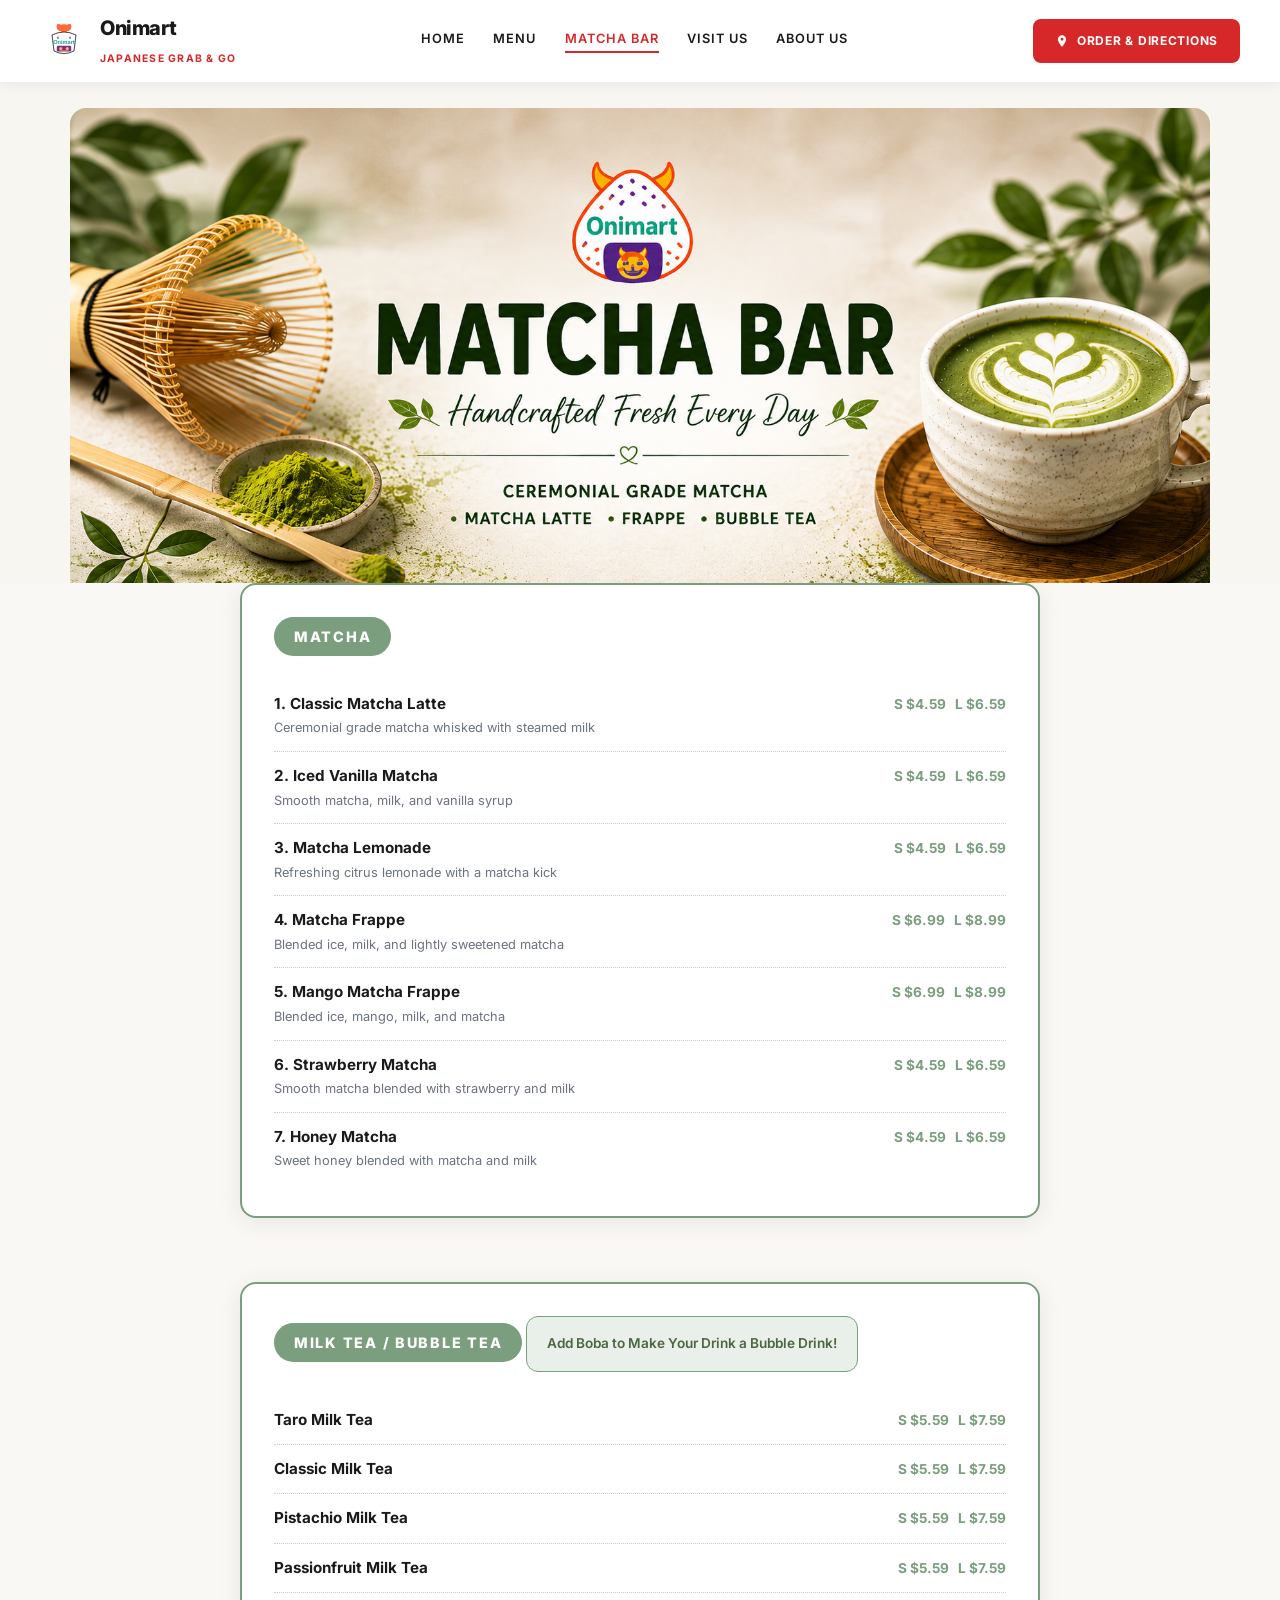
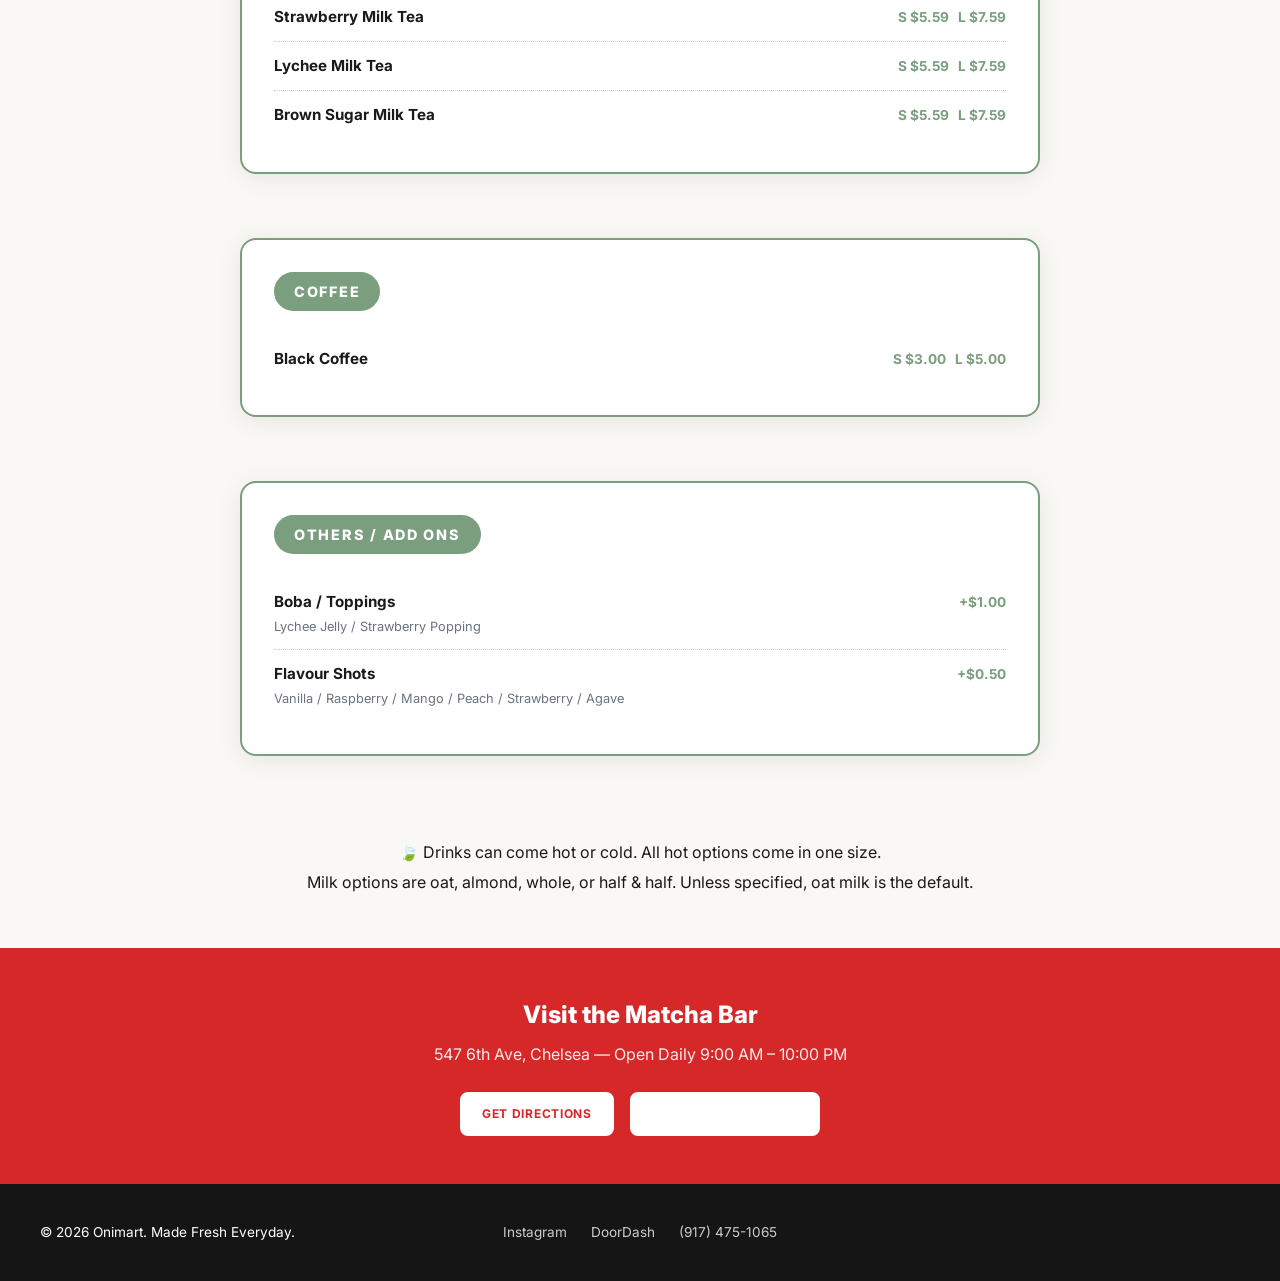
==== matcha-bar.html @ 90e9485f "Upload Onimart website" ====
<!DOCTYPE html>
<html lang="en">
<head>
  <meta charset="UTF-8">
  <meta name="viewport" content="width=device-width, initial-scale=1.0">
  <meta name="description" content="Onimart Matcha Bar — ceremonial grade matcha lattes, frappes, and bubble tea in NYC.">
  <title>Matcha Bar — Onimart</title>
  <link rel="preconnect" href="https://fonts.googleapis.com">
  <link rel="preconnect" href="https://fonts.gstatic.com" crossorigin>
  <link href="https://fonts.googleapis.com/css2?family=Inter:wght@400;600;700;800;900&display=swap" rel="stylesheet">
  <link rel="stylesheet" href="css/styles.css">
  <link rel="icon" href="assets/logo.svg" type="image/svg+xml">
</head>
<body class="matcha-page">

  <header class="site-header">
    <div class="container header-inner">
      <a href="index.html" class="brand">
        <img src="assets/logo.svg" alt="Onimart logo">
        <div class="brand-text">
          <strong>Onimart</strong>
          <span>Japanese Grab &amp; Go</span>
        </div>
      </a>
      <button class="menu-toggle" aria-label="Toggle menu"><span></span><span></span><span></span></button>
      <nav class="main-nav">
        <a href="index.html">Home</a>
        <a href="menu.html">Menu</a>
        <a href="matcha-bar.html" class="active">Matcha Bar</a>
        <a href="visit.html">Visit Us</a>
        <a href="about.html">About Us</a>
      </nav>
      <a href="https://www.doordash.com/store/onimart-new-york-43599491/" class="btn btn-red header-cta" target="_blank" rel="noopener">
        <svg width="14" height="14" viewBox="0 0 24 24" fill="currentColor"><path d="M12 2C8.13 2 5 5.13 5 9c0 5.25 7 13 7 13s7-7.75 7-13c0-3.87-3.13-7-7-7zm0 9.5a2.5 2.5 0 010-5 2.5 2.5 0 010 5z"/></svg>
        Order &amp; Directions
      </a>
    </div>
  </header>

<!-- Matcha Bar Header Banner -->
<section class="matcha-hero" id="matchaHero">
  <div class="container">
    <img
      src="assets/matcha-header.png"
      alt="Onimart Matcha Bar"
      class="matcha-hero-image"
    >
  </div>
</section>

<main>

  <!-- ================= MATCHA ================= -->
  <div class="matcha-menu-box">
    <div class="matcha-section-title">Matcha</div>

    <div class="matcha-item">
      <div>
        <div class="matcha-item-name">1. Classic Matcha Latte</div>
        <div class="matcha-item-desc">Ceremonial grade matcha whisked with steamed milk</div>
      </div>
      <div class="matcha-item-prices">S $4.59 &nbsp; L $6.59</div>
    </div>

    <div class="matcha-item">
      <div>
        <div class="matcha-item-name">2. Iced Vanilla Matcha</div>
        <div class="matcha-item-desc">Smooth matcha, milk, and vanilla syrup</div>
      </div>
      <div class="matcha-item-prices">S $4.59 &nbsp; L $6.59</div>
    </div>

    <div class="matcha-item">
      <div>
        <div class="matcha-item-name">3. Matcha Lemonade</div>
        <div class="matcha-item-desc">Refreshing citrus lemonade with a matcha kick</div>
      </div>
      <div class="matcha-item-prices">S $4.59 &nbsp; L $6.59</div>
    </div>

    <div class="matcha-item">
      <div>
        <div class="matcha-item-name">4. Matcha Frappe</div>
        <div class="matcha-item-desc">Blended ice, milk, and lightly sweetened matcha</div>
      </div>
      <div class="matcha-item-prices">S $6.99 &nbsp; L $8.99</div>
    </div>

    <div class="matcha-item">
      <div>
        <div class="matcha-item-name">5. Mango Matcha Frappe</div>
        <div class="matcha-item-desc">Blended ice, mango, milk, and matcha</div>
      </div>
      <div class="matcha-item-prices">S $6.99 &nbsp; L $8.99</div>
    </div>

    <div class="matcha-item">
      <div>
        <div class="matcha-item-name">6. Strawberry Matcha</div>
        <div class="matcha-item-desc">Smooth matcha blended with strawberry and milk</div>
      </div>
      <div class="matcha-item-prices">S $4.59 &nbsp; L $6.59</div>
    </div>

    <div class="matcha-item">
      <div>
        <div class="matcha-item-name">7. Honey Matcha</div>
        <div class="matcha-item-desc">Sweet honey blended with matcha and milk</div>
      </div>
      <div class="matcha-item-prices">S $4.59 &nbsp; L $6.59</div>
    </div>
  </div>


  <!-- ================= MILK TEA / BUBBLE TEA ================= -->
  <div class="matcha-menu-box">
    <div class="matcha-section-title">Milk Tea / Bubble Tea</div>

    <p class="menu-note">Add Boba to Make Your Drink a Bubble Drink!</p>

    <div class="matcha-item">
      <div class="matcha-item-name">Taro Milk Tea</div>
      <div class="matcha-item-prices">S $5.59 &nbsp; L $7.59</div>
    </div>

    <div class="matcha-item">
      <div class="matcha-item-name">Classic Milk Tea</div>
      <div class="matcha-item-prices">S $5.59 &nbsp; L $7.59</div>
    </div>

    <div class="matcha-item">
      <div class="matcha-item-name">Pistachio Milk Tea</div>
      <div class="matcha-item-prices">S $5.59 &nbsp; L $7.59</div>
    </div>

    <div class="matcha-item">
      <div class="matcha-item-name">Passionfruit Milk Tea</div>
      <div class="matcha-item-prices">S $5.59 &nbsp; L $7.59</div>
    </div>

    <div class="matcha-item">
      <div class="matcha-item-name">Strawberry Milk Tea</div>
      <div class="matcha-item-prices">S $5.59 &nbsp; L $7.59</div>
    </div>

    <div class="matcha-item">
      <div class="matcha-item-name">Lychee Milk Tea</div>
      <div class="matcha-item-prices">S $5.59 &nbsp; L $7.59</div>
    </div>

    <div class="matcha-item">
      <div class="matcha-item-name">Brown Sugar Milk Tea</div>
      <div class="matcha-item-prices">S $5.59 &nbsp; L $7.59</div>
    </div>
  </div>


  <!-- ================= COFFEE ================= -->
  <div class="matcha-menu-box">
    <div class="matcha-section-title">Coffee</div>

    <div class="matcha-item">
      <div class="matcha-item-name">Black Coffee</div>
      <div class="matcha-item-prices">S $3.00 &nbsp; L $5.00</div>
    </div>
  </div>


  <!-- ================= OTHERS / ADD ONS ================= -->
  <div class="matcha-menu-box">
    <div class="matcha-section-title">Others / Add Ons</div>

    <div class="matcha-item">
      <div>
        <div class="matcha-item-name">Boba / Toppings</div>
        <div class="matcha-item-desc">Lychee Jelly / Strawberry Popping</div>
      </div>
      <div class="matcha-item-prices">+$1.00</div>
    </div>

    <div class="matcha-item">
      <div>
        <div class="matcha-item-name">Flavour Shots</div>
        <div class="matcha-item-desc">
          Vanilla / Raspberry / Mango / Peach / Strawberry / Agave
        </div>
      </div>
      <div class="matcha-item-prices">+$0.50</div>
    </div>
  </div>


  <!-- ================= MENU NOTES ================= -->
  <div class="matcha-menu-notes">
    <p>🍃 Drinks can come hot or cold. All hot options come in one size.</p>
    <p>Milk options are oat, almond, whole, or half &amp; half. Unless specified, oat milk is the default.</p>
  </div>

</main>

  <section class="order-banner" style="margin-top:2rem;">
    <div class="container">
      <h2>Visit the Matcha Bar</h2>
      <p>547 6th Ave, Chelsea — Open Daily 9:00 AM – 10:00 PM</p>
      <div class="order-links">
        <a href="visit.html" class="btn">Get Directions</a>
        <a href="https://www.doordash.com/store/onimart-new-york-43599491/" class="btn btn-outline" style="color:#fff;border-color:#fff;" target="_blank" rel="noopener">Order on DoorDash</a>
      </div>
    </div>
  </section>

  <footer class="site-footer">
    <div class="container footer-inner">
      <p>&copy; 2026 Onimart. Made Fresh Everyday.</p>
      <div class="footer-social">
        <a href="https://www.instagram.com/onimart_ny/" target="_blank" rel="noopener">Instagram</a>
        <a href="https://www.doordash.com/store/onimart-new-york-43599491/" target="_blank" rel="noopener">DoorDash</a>
        <a href="tel:+19174751065">(917) 475-1065</a>
      </div>
    </div>
        <!-- Developer Credit -->
  <!-- <div class="developer-credit">
    Website designed &amp; developed by
    <a href="https://www.linkedin.com/in/12srinivasreddy/"
       target="_blank"
       rel="noopener">
      Srinivas Reddy
    </a>
  </div> -->
  </footer>

  <script src="js/main.js"></script>
</body>
</html>
---- css/styles.css ----
/* Onimart — Japanese Grab & Go */

:root {
  --red: #d62828;
  --red-dark: #b91c1c;
  --red-light: #fef2f2;
  --black: #1a1a1a;
  --gray: #6b7280;
  --gray-light: #f3f4f6;
  --white: #ffffff;
  --cream: #faf8f5;
  --matcha: #7a9e7e;
  --matcha-light: #e8f0e9;
  --shadow: 0 4px 24px rgba(0, 0, 0, 0.08);
  --shadow-sm: 0 2px 12px rgba(0, 0, 0, 0.06);
  --radius: 12px;
  --font: "Inter", system-ui, -apple-system, sans-serif;
  --max-width: 1200px;
}

*, *::before, *::after {
  box-sizing: border-box;
  margin: 0;
  padding: 0;
}

html {
  scroll-behavior: smooth;
}

body {
  font-family: var(--font);
  color: var(--black);
  background: var(--white);
  line-height: 1.6;
  -webkit-font-smoothing: antialiased;
}

img {
  max-width: 100%;
  height: auto;
  display: block;
}

a {
  color: inherit;
  text-decoration: none;
}

ul {
  list-style: none;
}

.container {
  width: min(100% - 2rem, var(--max-width));
  margin-inline: auto;
}

/* ── Header ── */

.site-header {
  position: sticky;
  top: 0;
  z-index: 100;
  background: var(--white);
  border-bottom: 1px solid #eee;
  box-shadow: var(--shadow-sm);
}

.header-inner {
  display: flex;
  align-items: center;
  justify-content: space-between;
  gap: 1.5rem;
  padding: 0.75rem 0;
}

.brand {
  display: flex;
  align-items: center;
  gap: 0.75rem;
  flex-shrink: 0;
}

.brand img {
  width: 48px;
  height: 40px;
}

.brand-text strong {
  display: block;
  font-size: 1.25rem;
  font-weight: 800;
  letter-spacing: -0.02em;
}

.brand-text span {
  font-size: 0.65rem;
  font-weight: 700;
  color: var(--red);
  letter-spacing: 0.12em;
  text-transform: uppercase;
}

.main-nav {
  display: flex;
  gap: 1.75rem;
}

.main-nav a {
  font-size: 0.8rem;
  font-weight: 600;
  letter-spacing: 0.08em;
  text-transform: uppercase;
  color: var(--black);
  padding-bottom: 2px;
  border-bottom: 2px solid transparent;
  transition: color 0.2s, border-color 0.2s;
}

.main-nav a:hover,
.main-nav a.active {
  color: var(--red);
  border-bottom-color: var(--red);
}

.btn {
  display: inline-flex;
  align-items: center;
  gap: 0.5rem;
  padding: 0.65rem 1.25rem;
  font-size: 0.75rem;
  font-weight: 700;
  letter-spacing: 0.06em;
  text-transform: uppercase;
  border-radius: 8px;
  border: 2px solid transparent;
  cursor: pointer;
  transition: background 0.2s, color 0.2s, border-color 0.2s, transform 0.15s;
  white-space: nowrap;
}

.btn:hover {
  transform: translateY(-1px);
}

.btn-red {
  background: var(--red);
  color: var(--white);
  border-color: var(--red);
}

.btn-red:hover {
  background: var(--red-dark);
  border-color: var(--red-dark);
}

.btn-outline {
  background: var(--white);
  color: var(--red);
  border-color: var(--red);
}

.btn-outline:hover {
  background: var(--red-light);
}

.btn-sm {
  padding: 0.5rem 1rem;
  font-size: 0.7rem;
}

.menu-toggle {
  display: none;
  flex-direction: column;
  gap: 5px;
  background: none;
  border: none;
  cursor: pointer;
  padding: 4px;
}

.menu-toggle span {
  display: block;
  width: 24px;
  height: 2px;
  background: var(--black);
  transition: transform 0.3s, opacity 0.3s;
}

/* ── Hero ── */

.hero {
  position: relative;
  overflow: hidden;
  background: var(--cream);
}

.hero-inner {
  display: grid;
  grid-template-columns: 1fr 1fr;
  min-height: 520px;
  align-items: center;
}

.hero-content {
  position: relative;
  padding: 4rem 2rem 4rem 0;
}

.hero-sakura {
  position: absolute;
  top: -20px;
  left: -40px;
  width: 200px;
  pointer-events: none;
}

.hero-waves {
  position: absolute;
  bottom: 0;
  left: 0;
  width: 280px;
  pointer-events: none;
}

.hero-content h1 {
  font-size: clamp(2.5rem, 5vw, 3.75rem);
  font-weight: 900;
  line-height: 1.05;
  letter-spacing: -0.03em;
  text-transform: uppercase;
  margin-bottom: 1rem;
}

.hero-content h1 .red {
  color: var(--red);
  display: block;
}

.hero-content p {
  font-size: 1.05rem;
  color: var(--gray);
  max-width: 420px;
  margin-bottom: 2rem;
}

.hero-actions {
  display: flex;
  flex-wrap: wrap;
  gap: 1rem;
}

.hero-visual {
  position: relative;
  height: 100%;
  min-height: 400px;
}

.hero-image-wrap {
  position: relative;
  height: 100%;
  border-radius: 0 0 0 80px;
  overflow: hidden;
  background: none;
}

.hero-img {
  width: 100%;
  height: 100%;
  display: block;
  object-fit: cover;
  object-position: center;
}

.hero-shelf {
  position: absolute;
  inset: 0;
  display: flex;
  align-items: flex-end;
  justify-content: center;
  padding: 2rem;
  z-index: 2;
}

.hero-onigiri-row {
  display: flex;
  gap: 0.75rem;
  align-items: flex-end;
}

.onigiri-display {
  width: 72px;
  height: 88px;
  position: relative;
  animation: float 4s ease-in-out infinite;
}

.onigiri-display:nth-child(2) { animation-delay: 0.5s; }
.onigiri-display:nth-child(3) { animation-delay: 1s; }
.onigiri-display:nth-child(4) { animation-delay: 1.5s; }
.onigiri-display:nth-child(5) { animation-delay: 2s; }

@keyframes float {
  0%, 100% { transform: translateY(0); }
  50% { transform: translateY(-6px); }
}

.onigiri-shape {
  width: 100%;
  height: 100%;
  background: linear-gradient(145deg, #fff 0%, #f5f0e8 100%);
  clip-path: polygon(50% 0%, 100% 100%, 0% 100%);
  border-radius: 4px;
  box-shadow: 0 8px 24px rgba(0, 0, 0, 0.3);
  position: relative;
}

.onigiri-shape::after {
  content: "";
  position: absolute;
  bottom: 0;
  left: 10%;
  right: 10%;
  height: 35%;
  background: #1a472a;
  clip-path: polygon(50% 0%, 100% 100%, 0% 100%);
  border-radius: 0 0 4px 4px;
}

.onigiri-fill-salmon { background: linear-gradient(145deg, #fff 60%, #ff8c69 100%); }
.onigiri-fill-tuna { background: linear-gradient(145deg, #fff 60%, #e63946 100%); }
.onigiri-fill-eel { background: linear-gradient(145deg, #fff 60%, #6b4423 100%); }

.hero-badge {
  position: absolute;
  bottom: 2rem;
  right: 1.5rem;
  z-index: 3;
  width: 110px;
  height: 110px;
  background: var(--red);
  border-radius: 50%;
  display: flex;
  flex-direction: column;
  align-items: center;
  justify-content: center;
  color: var(--white);
  font-size: 0.65rem;
  font-weight: 800;
  letter-spacing: 0.05em;
  text-transform: uppercase;
  text-align: center;
  line-height: 1.3;
  box-shadow: 0 8px 32px rgba(214, 40, 40, 0.4);
  transform: rotate(-8deg);
}

.hero-badge svg {
  width: 16px;
  height: 16px;
  margin-top: 4px;
  fill: var(--white);
}

/* ── Section titles ── */

.section {
  padding: 5rem 0;
}

.section-title {
  text-align: center;
  margin-bottom: 3rem;
}

.section-title h2 {
  font-size: 1.75rem;
  font-weight: 800;
  letter-spacing: 0.15em;
  text-transform: uppercase;
  display: inline-flex;
  align-items: center;
  gap: 1.5rem;
}

.section-title h2::before,
.section-title h2::after {
  content: "";
  width: 60px;
  height: 2px;
  background: var(--red);
}

.section-title p {
  color: var(--gray);
  margin-top: 0.75rem;
  font-size: 0.95rem;
}

/* ── Product grid ── */

.products-grid {
  display: grid;
  grid-template-columns: repeat(6, 1fr);
  gap: 1.25rem;
}

.product-card {
  background: var(--white);
  border-radius: var(--radius);
  box-shadow: var(--shadow-sm);
  overflow: hidden;
  transition: transform 0.25s, box-shadow 0.25s;
  border: 1px solid #f0f0f0;
}

.product-card:hover {
  transform: translateY(-4px);
  box-shadow: var(--shadow);
}

.product-image {
  aspect-ratio: 1;
  display: flex;
  align-items: center;
  justify-content: center;
  position: relative;
  overflow: hidden;
}

.product-image.onigiri-bg {
  background: linear-gradient(180deg, #fafafa 0%, #f0ebe3 100%);
}

.product-image.sushi-bg {
  background: linear-gradient(180deg, #fafafa 0%, #eef5f0 100%);
}

.product-image.matcha-bg {
  background: linear-gradient(180deg, #f5faf5 0%, #dce8dc 100%);
}

.product-visual {
  width: 80%;
  height: 80%;
}

.product-info {
  padding: 1rem;
}

.product-info h3 {
  font-size: 0.85rem;
  font-weight: 700;
  text-transform: uppercase;
  letter-spacing: 0.02em;
  margin-bottom: 0.25rem;
}

.product-meta {
  display: flex;
  justify-content: space-between;
  align-items: baseline;
  margin-bottom: 0.5rem;
}

.product-price {
  color: var(--red);
  font-weight: 800;
  font-size: 1rem;
}

.product-info p {
  font-size: 0.72rem;
  color: var(--gray);
  line-height: 1.5;
}

/* ── Info footer section ── */

.info-section {
  background: var(--gray-light);
  padding: 5rem 0;
}

.info-grid {
  display: grid;
  grid-template-columns: repeat(4, 1fr);
  gap: 2rem;
  align-items: start;
}

.info-block h3 {
  font-size: 0.85rem;
  font-weight: 800;
  letter-spacing: 0.1em;
  text-transform: uppercase;
  margin-bottom: 1.25rem;
  display: flex;
  align-items: center;
  gap: 0.75rem;
}

.info-icon {
  width: 40px;
  height: 40px;
  background: var(--red);
  border-radius: 50%;
  display: flex;
  align-items: center;
  justify-content: center;
  flex-shrink: 0;
}

.info-icon svg {
  width: 20px;
  height: 20px;
  fill: var(--white);
}

.info-block address,
.info-block p {
  font-style: normal;
  font-size: 0.9rem;
  color: var(--gray);
  line-height: 1.8;
}

.info-block address a,
.info-block p a {
  color: var(--red);
  font-weight: 600;
}

.info-block address a:hover {
  text-decoration: underline;
}

.store-photo {
  border-radius: var(--radius);
  overflow: hidden;
  aspect-ratio: 4/3;
  background: linear-gradient(135deg, #1a1a2e 0%, #16213e 50%, #0f3460 100%);
  position: relative;
  box-shadow: var(--shadow);
}

.store-photo-inner {
  position: absolute;
  inset: 0;
  display: flex;
  flex-direction: column;
  align-items: center;
  justify-content: center;
  color: var(--white);
  text-align: center;
  padding: 1.5rem;
}

.store-photo-inner .store-sign {
  font-size: 2rem;
  font-weight: 900;
  letter-spacing: 0.05em;
  text-shadow: 0 0 30px rgba(214, 40, 40, 0.8);
  margin-bottom: 0.5rem;
}

.store-photo-inner span {
  font-size: 0.75rem;
  opacity: 0.8;
  letter-spacing: 0.1em;
  text-transform: uppercase;
}

.store-photo::before {
  content: "";
  position: absolute;
  inset: 0;
  background:
    radial-gradient(circle at 50% 30%, rgba(214, 40, 40, 0.3) 0%, transparent 60%),
    linear-gradient(to top, rgba(0,0,0,0.6) 0%, transparent 50%);
}

.about-text {
  font-size: 0.9rem;
  color: var(--gray);
  line-height: 1.8;
  margin-bottom: 1.5rem;
}

.map-embed {
  border-radius: var(--radius);
  overflow: hidden;
  aspect-ratio: 4/3;
  border: 1px solid #ddd;
  box-shadow: var(--shadow-sm);
}

.map-embed iframe {
  width: 100%;
  height: 100%;
  border: 0;
}

/* ── Menu page ── */

.page-hero {
  background: var(--cream);
  padding: 3rem 0;
  text-align: center;
  border-bottom: 1px solid #eee;
}

.page-hero h1 {
  font-size: 2.5rem;
  font-weight: 900;
  text-transform: uppercase;
  letter-spacing: 0.05em;
}

.page-hero p {
  color: var(--gray);
  margin-top: 0.5rem;
}

.menu-category {
  margin-bottom: 3.5rem;
}

.menu-category h2 {
  font-size: 1.25rem;
  font-weight: 800;
  text-transform: uppercase;
  letter-spacing: 0.1em;
  color: var(--red);
  margin-bottom: 1.5rem;
  padding-bottom: 0.5rem;
  border-bottom: 2px solid var(--red);
  display: inline-block;
}

.menu-items {
  display: grid;
  grid-template-columns: repeat(auto-fill, minmax(320px, 1fr));
  gap: 1rem;
}

.menu-item {
  display: flex;
  justify-content: space-between;
  align-items: flex-start;
  gap: 1rem;
  padding: 1.25rem;
  background: var(--white);
  border-radius: var(--radius);
  border: 1px solid #eee;
  transition: border-color 0.2s, box-shadow 0.2s;
}

.menu-item:hover {
  border-color: var(--red);
  box-shadow: var(--shadow-sm);
}

.menu-item-info h3 {
  font-size: 0.95rem;
  font-weight: 700;
  text-transform: uppercase;
  margin-bottom: 0.35rem;
}

.menu-item-info p {
  font-size: 0.8rem;
  color: var(--gray);
  line-height: 1.5;
}

.menu-item-price {
  font-size: 1.1rem;
  font-weight: 800;
  color: var(--red);
  white-space: nowrap;
}

.menu-item-price .sizes {
  font-size: 0.75rem;
  font-weight: 600;
  color: var(--gray);
  display: block;
  text-align: right;
  margin-top: 0.25rem;
}

.menu-note {
  background: var(--matcha-light);
  border: 1px solid var(--matcha);
  border-radius: var(--radius);
  padding: 1rem 1.25rem;
  font-size: 0.85rem;
  color: #4a6741;
  font-weight: 600;
  margin-bottom: 1.5rem;
  display: inline-flex;
  align-items: center;
  gap: 0.5rem;
}

/* ── Matcha page ── */

.matcha-page {
  background: var(--cream);
}

.matcha-header {
  text-align: center;
  padding: 3rem 0 2rem;
}

.matcha-header h1 {
  font-size: 2.5rem;
  font-weight: 900;
  text-transform: uppercase;
}

.matcha-header .tagline {
  color: var(--matcha);
  font-weight: 600;
  margin-top: 0.5rem;
}

.matcha-menu-box {
  background: var(--white);
  border: 2px solid var(--matcha);
  border-radius: 16px;
  padding: 2rem;
  max-width: 800px;
  margin: 0 auto 4rem;
  box-shadow: var(--shadow);
}

.matcha-section-title {
  background: var(--matcha);
  color: var(--white);
  font-size: 0.9rem;
  font-weight: 800;
  letter-spacing: 0.12em;
  text-transform: uppercase;
  padding: 0.5rem 1.25rem;
  border-radius: 999px;
  display: inline-block;
  margin-bottom: 1.5rem;
}

.matcha-item {
  display: flex;
  justify-content: space-between;
  align-items: baseline;
  padding: 0.75rem 0;
  border-bottom: 1px dotted #ccc;
  gap: 1rem;
}

.matcha-item:last-child {
  border-bottom: none;
}

.matcha-item-name {
  font-weight: 700;
  font-size: 0.95rem;
}

.matcha-item-desc {
  font-size: 0.8rem;
  color: var(--gray);
  margin-top: 0.15rem;
}

.matcha-item-prices {
  text-align: right;
  font-size: 0.85rem;
  font-weight: 700;
  color: var(--matcha);
  white-space: nowrap;
}

.matcha-visuals {
  display: flex;
  justify-content: center;
  gap: 2rem;
  margin: 2rem 0;
  flex-wrap: wrap;
}

.matcha-drink {
  width: 120px;
  height: 140px;
  position: relative;
}

/* ── CTA banner ── */

.order-banner {
  background: var(--red);
  color: var(--white);
  padding: 3rem 0;
  text-align: center;
}

.order-banner h2 {
  font-size: 1.5rem;
  font-weight: 800;
  margin-bottom: 0.5rem;
}

.order-banner p {
  opacity: 0.9;
  margin-bottom: 1.5rem;
}

.order-banner .btn {
  background: var(--white);
  color: var(--red);
  border-color: var(--white);
}

.order-banner .btn:hover {
  background: var(--cream);
}

.order-links {
  display: flex;
  justify-content: center;
  gap: 1rem;
  flex-wrap: wrap;
}

/* ── Site footer ── */

.site-footer {
  background: var(--black);
  color: #aaa;
  padding: 2.5rem 0;
  font-size: 0.85rem;
}

.footer-inner {
  display: flex;
  justify-content: space-between;
  align-items: center;
  flex-wrap: wrap;
  gap: 1rem;
}

.footer-inner a {
  color: #ccc;
  transition: color 0.2s;
}

.footer-inner a:hover {
  color: var(--white);
}

.footer-social {
  display: flex;
  gap: 1.5rem;
}

/* ── Responsive ── */

@media (max-width: 1100px) {
  .products-grid {
    grid-template-columns: repeat(3, 1fr);
  }
}

@media (max-width: 900px) {
  .hero-inner {
    grid-template-columns: 1fr;
  }

  .hero-content {
    padding: 3rem 0 1rem;
    text-align: center;
  }

  .hero-content p {
    margin-inline: auto;
  }

  .hero-actions {
    justify-content: center;
  }

  .hero-sakura,
  .hero-waves {
    opacity: 0.4;
  }

  .hero-visual {
    min-height: 320px;
  }

  .hero-image-wrap {
    border-radius: var(--radius);
  }

  .info-grid {
    grid-template-columns: repeat(2, 1fr);
  }

  .main-nav {
    display: none;
    position: absolute;
    top: 100%;
    left: 0;
    right: 0;
    background: var(--white);
    flex-direction: column;
    padding: 1rem 1.5rem 1.5rem;
    border-bottom: 1px solid #eee;
    box-shadow: var(--shadow);
  }

  .main-nav.open {
    display: flex;
  }

  .menu-toggle {
    display: flex;
  }

  .header-cta {
    display: none;
  }
}

@media (max-width: 600px) {
  .products-grid {
    grid-template-columns: repeat(2, 1fr);
    gap: 0.75rem;
  }

  .info-grid {
    grid-template-columns: 1fr;
  }

  .product-info h3 {
    font-size: 0.75rem;
  }

  .product-info p {
    display: none;
  }

  .hero-onigiri-row {
    gap: 0.4rem;
  }

  .onigiri-display {
    width: 52px;
    height: 64px;
  }

  .hero-badge {
    width: 80px;
    height: 80px;
    font-size: 0.55rem;
  }
}
/* =========================================
   FOOD BANNER SLIDER
========================================= */

.food-slider {
    width: 100%;
    background: #ffffff;

    /* Separation from Hero and Popular Items */
    padding: 50px 0 60px;

    overflow: hidden;
}

.food-slides {
    position: relative;

    width: calc(100% - 80px);
    max-width: 1400px;
    margin: 0 auto;

    /* Banner images are 4:1 */
    aspect-ratio: 4 / 1;

    overflow: hidden;
    border-radius: 20px;

    background: #ffffff;

    box-shadow:
        0 10px 35px rgba(0, 0, 0, 0.08);
}

.food-slide {
    position: absolute;
    inset: 0;

    width: 100%;
    height: 100%;

    /* IMPORTANT — show the complete banner */
    object-fit: contain;
    object-position: center;

    opacity: 0;

    transition: opacity 0.7s ease-in-out;
}

.food-slide.active {
    opacity: 1;
}


/* =========================================
   POPULAR ITEMS SPACING
========================================= */

#popular {
    padding-top: 70px;
}


/* =========================================
   TABLET / MOBILE
========================================= */

@media (max-width: 768px) {

    .food-slider {
        padding: 25px 0 40px;
    }

    .food-slides {
        width: calc(100% - 24px);
        border-radius: 12px;

        /* Keep exactly the same 4:1 shape */
        aspect-ratio: 4 / 1;

        box-shadow:
            0 6px 20px rgba(0, 0, 0, 0.08);
    }

    #popular {
        padding-top: 45px;
    }
}

/* =========================================
   MATCHA BAR - GATE OPENING INTRO
========================================= */

.matcha-hero {
  width: 100%;
  overflow: hidden;
  background: #f8f6f0;

  max-height: 500px;
  opacity: 1;

  transition:
    max-height 1.2s ease-in-out,
    opacity 0.8s ease-in-out,
    transform 1.2s ease-in-out,
    margin 1.2s ease-in-out,
    padding 1.2s ease-in-out;
}

.matcha-hero .container {
  max-width: 1500px;
  margin: 0 auto;
  padding: 25px 30px;
}

.matcha-hero-image {
  display: block;
  width: 100%;
  height: auto;
  border-radius: 16px;
}


/* After 2 seconds JS adds this class */

.matcha-hero.gate-open {
  transform: translateY(-100%);
  max-height: 0;
  opacity: 0;

  margin: 0;
  padding: 0;
}


/* Mobile */

@media (max-width: 768px) {

  .matcha-hero .container {
    padding: 15px;
  }

  .matcha-hero-image {
    width: 100%;
    height: auto;
    border-radius: 10px;
  }
}

.matcha-menu-notes {
  text-align: center;
  width: 100%;
  max-width: 1000px;
  margin: 30px auto;
  padding: 15px 20px;
}

.matcha-menu-notes p {
  text-align: center;
  margin: 5px 0;
}


/* =====================================================
   ONIMART ABOUT PAGE
===================================================== */

.about-hero {
  background: linear-gradient(135deg, #fffaf5 0%, #fff 55%, #f4f8ee 100%);
  padding: 90px 20px;
  text-align: center;
  border-bottom: 1px solid #eee;
}

.about-hero-inner {
  max-width: 850px;
  margin: auto;
}

.about-eyebrow,
.about-small-title {
  display: inline-block;
  color: var(--red);
  font-size: 0.75rem;
  font-weight: 800;
  letter-spacing: 0.16em;
  text-transform: uppercase;
  margin-bottom: 18px;
}

.about-hero h1 {
  font-size: clamp(2.6rem, 6vw, 5rem);
  line-height: 1.02;
  letter-spacing: -0.05em;
  margin: 0 0 24px;
  color: var(--black);
}

.about-hero p {
  max-width: 650px;
  margin: 0 auto 32px;
  font-size: 1.1rem;
  line-height: 1.8;
  color: var(--gray);
}

.about-hero-actions,
.about-final-buttons {
  display: flex;
  justify-content: center;
  flex-wrap: wrap;
  gap: 12px;
}

.about-outline-btn {
  background: #fff;
  border: 2px solid var(--red);
  color: var(--red);
}


/* OUR STORY */

.about-story {
  padding: 90px 20px;
}

.about-story-grid {
  max-width: 1100px;
  display: grid;
  grid-template-columns: 1fr 1fr;
  gap: 80px;
  align-items: start;
}

.about-story h2 {
  font-size: clamp(2rem, 4vw, 3.3rem);
  line-height: 1.1;
  margin: 0;
  letter-spacing: -0.04em;
}

.about-story-text p {
  color: var(--gray);
  font-size: 1.05rem;
  line-height: 1.9;
  margin: 0 0 20px;
}


/* FEATURES */

.about-features {
  background: #faf9f6;
  padding: 90px 20px;
}

.about-section-heading {
  text-align: center;
  margin: 0 auto 50px;
}

.about-section-heading span {
  color: var(--red);
  font-size: 0.75rem;
  font-weight: 800;
  letter-spacing: 0.16em;
}

.about-section-heading h2 {
  font-size: clamp(2rem, 4vw, 3rem);
  margin: 10px 0;
}

.about-section-heading p {
  color: var(--gray);
}

.about-feature-grid {
  max-width: 1100px;
  margin: auto;
  display: grid;
  grid-template-columns: repeat(3, 1fr);
  gap: 22px;
}

.about-feature-card {
  background: #fff;
  padding: 38px 30px;
  border-radius: 18px;
  border: 1px solid #eee;
  text-align: center;
  transition: transform 0.25s ease, box-shadow 0.25s ease;
}

.about-feature-card:hover {
  transform: translateY(-5px);
  box-shadow: 0 15px 35px rgba(0,0,0,0.08);
}

.about-feature-icon {
  font-size: 2.6rem;
  margin-bottom: 18px;
}

.about-feature-card h3 {
  font-size: 1.15rem;
  margin-bottom: 10px;
}

.about-feature-card p {
  color: var(--gray);
  line-height: 1.7;
  font-size: 0.92rem;
}


/* MATCHA */

.about-matcha {
  padding: 80px 20px;
}

.about-matcha-inner {
  max-width: 1100px;
  min-height: 380px;
  background: #edf5e5;
  border-radius: 28px;
  padding: 60px 70px;
  display: flex;
  align-items: center;
  justify-content: space-between;
  overflow: hidden;
}

.about-matcha-content {
  max-width: 550px;
}

.about-matcha-content h2 {
  font-size: clamp(2.2rem, 5vw, 4rem);
  line-height: 1.05;
  margin: 0 0 20px;
  color: #26451c;
}

.about-matcha-content p {
  color: #53644c;
  line-height: 1.8;
  margin-bottom: 28px;
}

.about-matcha-btn {
  background: #496f34;
  color: #fff;
}

.about-matcha-decoration {
  font-size: 9rem;
  padding-left: 40px;
}


/* NUMBERS */

.about-numbers {
  padding: 20px 20px 90px;
}

.about-number-grid {
  max-width: 1000px;
  display: grid;
  grid-template-columns: repeat(4, 1fr);
  border-top: 1px solid #ddd;
  border-bottom: 1px solid #ddd;
}

.about-number {
  padding: 35px 15px;
  text-align: center;
  border-right: 1px solid #ddd;
}

.about-number:last-child {
  border-right: 0;
}

.about-number strong {
  display: block;
  color: var(--red);
  font-size: 1.8rem;
  font-weight: 900;
  margin-bottom: 5px;
}

.about-number span {
  color: var(--gray);
  font-size: 0.8rem;
  font-weight: 600;
}


/* FINAL CTA */

.about-final {
  padding: 80px 20px 100px;
  text-align: center;
}

.about-final > .container {
  max-width: 800px;
}

.about-final > .container > span {
  color: var(--red);
  font-size: 0.75rem;
  font-weight: 800;
  letter-spacing: 0.16em;
}

.about-final h2 {
  font-size: clamp(2.2rem, 5vw, 3.7rem);
  margin: 12px 0 15px;
}

.about-final p {
  color: var(--gray);
  line-height: 1.8;
  max-width: 600px;
  margin: 0 auto 28px;
}


/* ================= MOBILE ================= */

@media (max-width: 768px) {

  .about-hero {
    padding: 60px 18px;
  }

  .about-hero h1 {
    font-size: 2.7rem;
  }

  .about-story {
    padding: 60px 20px;
  }

  .about-story-grid {
    grid-template-columns: 1fr;
    gap: 30px;
  }

  .about-feature-grid {
    grid-template-columns: 1fr;
  }

  .about-features {
    padding: 60px 18px;
  }

  .about-matcha {
    padding: 50px 15px;
  }

  .about-matcha-inner {
    padding: 45px 25px;
    min-height: auto;
    text-align: center;
    flex-direction: column;
  }

  .about-matcha-decoration {
    font-size: 6rem;
    padding: 35px 0 0;
  }

  .about-number-grid {
    grid-template-columns: repeat(2, 1fr);
  }

  .about-number:nth-child(2) {
    border-right: 0;
  }

  .about-number:nth-child(-n+2) {
    border-bottom: 1px solid #ddd;
  }

  .about-final {
    padding: 60px 20px 80px;
  }

  .about-hero-actions .btn,
  .about-final-buttons .btn {
    width: 100%;
    max-width: 300px;
  }
}



/* =========================================
   PROFESSIONAL HOME HERO
========================================= */

.hero-kicker {
  display: inline-block;
  margin-bottom: 18px;

  color: var(--red);
  font-size: 0.72rem;
  font-weight: 800;
  letter-spacing: 0.16em;
  text-transform: uppercase;
}

.hero-content h1 {
  font-size: clamp(3rem, 5vw, 5rem);
  line-height: 1;
  letter-spacing: -0.05em;
  margin-bottom: 24px;
}

.hero-content h1 .red {
  display: block;
}

.hero-description {
  max-width: 520px;
  margin-bottom: 30px;

  color: var(--gray);
  font-size: 1.05rem;
  line-height: 1.75;
}

.hero-actions {
  display: flex;
  align-items: center;
  gap: 14px;
}


/* Mobile */

@media (max-width: 768px) {

  .hero-kicker {
    font-size: 0.62rem;
    letter-spacing: 0.12em;
  }

  .hero-content h1 {
    font-size: clamp(2.6rem, 11vw, 3.8rem);
  }

  .hero-description {
    font-size: 0.95rem;
    line-height: 1.65;
  }

  .hero-actions {
    flex-wrap: wrap;
  }

}

/* =========================================
   POPULAR ITEMS - PROFESSIONAL DESIGN
========================================= */

.popular-heading {
    text-align: center;
    max-width: 650px;
    margin: 0 auto 42px;
}

.popular-kicker {
    display: block;
    margin-bottom: 10px;

    color: var(--red);
    font-size: 0.72rem;
    font-weight: 800;
    letter-spacing: 0.18em;
    text-transform: uppercase;
}

.popular-heading h2 {
    margin: 0 0 10px;

    font-size: clamp(2rem, 4vw, 3.2rem);
    line-height: 1.1;
    letter-spacing: -0.04em;
}

.popular-heading p {
    margin: 0;

    color: var(--gray);
    font-size: 0.95rem;
}


/* ===== PRODUCT GRID ===== */

.products-grid {
    display: grid;
    grid-template-columns: repeat(3, 1fr);

    gap: 24px;

    max-width: 1200px;
    margin: 0 auto;
}


/* ===== PRODUCT CARD ===== */

.product-card {
    background: #ffffff;

    border: 1px solid #eeeeee;
    border-radius: 20px;

    overflow: hidden;

    box-shadow: 0 5px 20px rgba(0, 0, 0, 0.04);

    transition:
        transform 0.25s ease,
        box-shadow 0.25s ease;
}

.product-card:hover {
    transform: translateY(-6px);

    box-shadow:
        0 18px 40px rgba(0, 0, 0, 0.09);
}


/* ===== PRODUCT IMAGE ===== */

.product-image {
    position: relative;

    width: 100%;
    aspect-ratio: 4 / 3;

    overflow: hidden;

    background: #f7f7f7;
}

.product-image img {
    width: 100%;
    height: 100%;

    display: block;

    object-fit: cover;
    object-position: center;

    transition: transform 0.4s ease;
}

.product-card:hover .product-image img {
    transform: scale(1.04);
}


/* ===== PRODUCT INFORMATION ===== */

.product-info {
    padding: 22px 22px 24px;
}

.product-info h3 {
    margin: 0 0 8px;

    color: var(--black);

    font-size: 1.08rem;
    font-weight: 800;
}

.product-info p {
    margin: 0;

    color: var(--gray);

    font-size: 0.87rem;
    line-height: 1.6;
}


/* =========================================
   TABLET
========================================= */

@media (max-width: 900px) {

    .products-grid {
        grid-template-columns: repeat(2, 1fr);
        gap: 18px;
    }
}


/* =========================================
   MOBILE
========================================= */

@media (max-width: 560px) {

    .popular-heading {
        margin-bottom: 28px;
        padding: 0 15px;
    }

    .popular-heading h2 {
        font-size: 2rem;
    }

    .products-grid {
        grid-template-columns: 1fr;
        gap: 18px;
    }

    .product-card {
        border-radius: 16px;
    }

    .product-info {
        padding: 18px;
    }
}



/* =========================================
   HOME MATCHA BAR FEATURE
========================================= */

.home-matcha-feature {
    padding: 90px 24px;
    background: #ffffff;
}

.home-matcha-feature-inner {
    max-width: 1200px;
    margin: 0 auto;

    display: grid;
    grid-template-columns: 1fr 1fr;
    align-items: stretch;

    background: #edf5e7;

    border-radius: 28px;
    overflow: hidden;
}

.home-matcha-feature-content {
    padding: 70px 65px;

    display: flex;
    flex-direction: column;
    justify-content: center;
}

.home-matcha-kicker {
    display: block;

    margin-bottom: 15px;

    color: #557642;

    font-size: 0.72rem;
    font-weight: 800;
    letter-spacing: 0.17em;

    text-transform: uppercase;
}

.home-matcha-feature-content h2 {
    margin: 0 0 20px;

    color: #24451e;

    font-size: clamp(2.4rem, 4vw, 3.8rem);
    line-height: 1.05;
    letter-spacing: -0.045em;
}

.home-matcha-feature-content p {
    max-width: 470px;

    margin: 0 0 30px;

    color: #596b52;

    font-size: 1rem;
    line-height: 1.8;
}

.home-matcha-button {
    align-self: flex-start;

    background: #456b34;
    color: #ffffff;

    border: 2px solid #456b34;
}

.home-matcha-button:hover {
    background: #345527;
    border-color: #345527;
}


/* ===== IMAGE ===== */

.home-matcha-feature-image {
    min-height: 430px;
    overflow: hidden;
}

.home-matcha-feature-image img {
    display: block;

    width: 100%;
    height: 100%;

    object-fit: cover;
    object-position: center;
}


/* =========================================
   MOBILE
========================================= */

@media (max-width: 768px) {

    .home-matcha-feature {
        padding: 55px 15px;
    }

    .home-matcha-feature-inner {
        grid-template-columns: 1fr;
        border-radius: 20px;
    }

    .home-matcha-feature-content {
        padding: 42px 25px;
        text-align: center;
    }

    .home-matcha-feature-content h2 {
        font-size: 2.4rem;
    }

    .home-matcha-feature-content p {
        margin-left: auto;
        margin-right: auto;
    }

    .home-matcha-button {
        align-self: center;
    }

    .home-matcha-feature-image {
        min-height: 300px;
    }
}



/* =========================================
   HOME - VISIT ONIMART
========================================= */

.home-visit {
    padding: 90px 24px;
    background: #faf9f7;
}

.home-visit-inner {
    max-width: 1200px;
    margin: 0 auto;

    display: grid;
    grid-template-columns: 0.85fr 1.15fr;

    background: #ffffff;

    border: 1px solid #eeeeee;
    border-radius: 28px;

    overflow: hidden;

    box-shadow:
        0 15px 45px rgba(0, 0, 0, 0.06);
}


/* ===== LEFT SIDE ===== */

.home-visit-content {
    padding: 60px;
}

.home-visit-kicker {
    display: block;

    margin-bottom: 14px;

    color: var(--red);

    font-size: 0.72rem;
    font-weight: 800;
    letter-spacing: 0.17em;
}

.home-visit-content h2 {
    margin: 0 0 20px;

    color: var(--black);

    font-size: clamp(2.5rem, 4vw, 3.8rem);
    line-height: 1.05;

    letter-spacing: -0.045em;
}

.home-visit-intro {
    max-width: 470px;

    margin: 0 0 35px;

    color: var(--gray);

    font-size: 0.95rem;
    line-height: 1.75;
}


/* ===== STORE DETAILS ===== */

.home-visit-detail {
    display: flex;
    align-items: flex-start;

    gap: 15px;

    padding: 18px 0;

    border-bottom: 1px solid #eeeeee;
}

.home-visit-icon {
    width: 38px;
    height: 38px;

    flex: 0 0 38px;

    display: flex;
    align-items: center;
    justify-content: center;

    background: #fff0f0;

    border-radius: 50%;

    color: var(--red);
}

.home-visit-icon svg {
    width: 18px;
    height: 18px;
}

.home-visit-detail strong {
    display: block;

    margin-bottom: 4px;

    color: var(--black);

    font-size: 0.88rem;
    font-weight: 800;
}

.home-visit-detail p {
    margin: 0;

    color: var(--gray);

    font-size: 0.9rem;
    line-height: 1.6;
}

.home-visit-detail a {
    color: var(--black);
    text-decoration: none;
}

.home-visit-detail a:hover {
    color: var(--red);
}


/* ===== BUTTONS ===== */

.home-visit-actions {
    display: flex;
    flex-wrap: wrap;

    gap: 12px;

    margin-top: 32px;
}


/* ===== MAP ===== */

.home-visit-map {
    min-height: 550px;

    background: #eeeeee;
}

.home-visit-map iframe {
    display: block;

    width: 100%;
    height: 100%;
    min-height: 550px;

    border: 0;
}


/* =========================================
   MOBILE
========================================= */

@media (max-width: 768px) {

    .home-visit {
        padding: 55px 15px;
    }

    .home-visit-inner {
        grid-template-columns: 1fr;

        border-radius: 20px;
    }

    .home-visit-content {
        padding: 40px 25px;
    }

    .home-visit-content h2 {
        font-size: 2.5rem;
    }

    .home-visit-actions {
        flex-direction: column;
    }

    .home-visit-actions .btn {
        width: 100%;
        text-align: center;
        justify-content: center;
    }

    .home-visit-map {
        min-height: 350px;
    }

    .home-visit-map iframe {
        min-height: 350px;
    }
}



/* =========================================
   HOME - ORDER ONLINE
========================================= */

.home-order {
    padding: 85px 24px;

    background: var(--red);

    text-align: center;
    color: #ffffff;
}

.home-order-inner {
    max-width: 800px;
    margin: 0 auto;
}

.home-order-kicker {
    display: block;

    margin-bottom: 14px;

    color: rgba(255,255,255,0.8);

    font-size: 0.7rem;
    font-weight: 800;
    letter-spacing: 0.2em;
    text-transform: uppercase;
}

.home-order h2 {
    margin: 0 0 15px;

    color: #ffffff;

    font-size: clamp(2.5rem, 5vw, 4rem);
    line-height: 1.05;
    letter-spacing: -0.045em;
}

.home-order p {
    max-width: 550px;

    margin: 0 auto 30px;

    color: rgba(255,255,255,0.88);

    font-size: 1rem;
    line-height: 1.7;
}


/* ===== BUTTONS ===== */

.home-order-actions {
    display: flex;
    justify-content: center;
    align-items: center;
    flex-wrap: wrap;

    gap: 12px;
}

.home-order-primary {
    background: #ffffff;
    color: var(--red);

    border: 2px solid #ffffff;
}

.home-order-primary:hover {
    background: #f8f8f8;
    color: var(--red);
}


.home-order-secondary {
    background: transparent;
    color: #ffffff;

    border: 2px solid rgba(255,255,255,0.8);
}

.home-order-secondary:hover {
    background: #ffffff;
    color: var(--red);
}


/* =========================================
   MOBILE
========================================= */

@media (max-width: 768px) {

    .home-order {
        padding: 65px 20px;
    }

    .home-order h2 {
        font-size: 2.6rem;
    }

    .home-order p {
        font-size: 0.95rem;
    }

    .home-order-actions {
        flex-direction: column;
    }

    .home-order-actions .btn {
        width: 100%;
        max-width: 300px;

        justify-content: center;
        text-align: center;
    }
}


/* =========================================
   MENU OPENING BANNER
========================================= */

.menu-opening-banner {
    width: 100%;
    max-height: 700px;

    overflow: hidden;

    background: #f8f3e9;

    opacity: 1;

    transition:
        max-height 1.2s cubic-bezier(0.76, 0, 0.24, 1),
        opacity 0.7s ease;
}

.menu-opening-banner img {
    display: block;

    width: 100%;
    height: auto;

    object-fit: contain;
}


/* Shutter opens upward */

.menu-opening-banner.open {
    max-height: 0;
    opacity: 0;
}


/* MOBILE */

@media (max-width: 768px) {

    .menu-opening-banner {
        max-height: 500px;
    }

    .menu-opening-banner img {
        width: 100%;
        height: auto;
    }
}


/* =========================================
   ONIMART FOOTER
========================================= */

.site-footer {
    background: #151515;
    color: #fff;
    padding: 38px 0;
}

.footer-inner {
    display: grid;
    grid-template-columns: 1fr auto 1fr;
    align-items: center;
    gap: 40px;
}


/* LEFT */

.footer-brand strong {
    display: block;
    font-size: 1.25rem;
    font-weight: 900;
    margin-bottom: 6px;
}

.footer-brand p {
    margin: 0;
    color: rgba(255,255,255,0.55);
    font-size: 0.78rem;
}


/* CENTER */

.footer-order {
    text-align: center;
}

.footer-order-title {
    display: block;
    margin-bottom: 12px;

    font-size: 0.68rem;
    font-weight: 800;
    letter-spacing: 0.18em;

    color: rgba(255,255,255,0.55);
}

.footer-delivery-links {
    display: flex;
    align-items: center;
    justify-content: center;
    gap: 12px;
}


/* DELIVERY LOGO CARDS */

.footer-delivery-links a {
    width: 112px;
    height: 48px;

    display: flex;
    align-items: center;
    justify-content: center;

    padding: 7px 12px;

    background: #fff;
    border-radius: 9px;

    box-shadow: 0 3px 10px rgba(0,0,0,0.18);

    transition:
        transform 0.2s ease,
        box-shadow 0.2s ease;
}

.footer-delivery-links a:hover {
    transform: translateY(-3px);
    box-shadow: 0 7px 18px rgba(0,0,0,0.28);
}

.footer-delivery-links img {
    display: block;

    max-width: 92px;
    max-height: 30px;

    width: auto;
    height: auto;

    object-fit: contain;
}


/* RIGHT */

.footer-contact {
    display: flex;
    justify-content: flex-end;
    align-items: center;
    gap: 22px;
}

.footer-contact a {
    color: rgba(255,255,255,0.75);
    text-decoration: none;

    font-size: 0.82rem;
    font-weight: 600;

    transition: color 0.2s ease;
}

.footer-contact a:hover {
    color: #fff;
}


/* =========================
   MOBILE
========================= */

@media (max-width: 768px) {

    .site-footer {
        padding: 34px 20px;
    }

    .footer-inner {
        display: flex;
        flex-direction: column;
        text-align: center;
        gap: 25px;
    }

    .footer-delivery-links {
        gap: 8px;
    }

    .footer-delivery-links a {
        width: 92px;
        height: 43px;
        padding: 6px 8px;
    }

    .footer-delivery-links img {
        max-width: 76px;
        max-height: 25px;
    }

    .footer-contact {
        justify-content: center;
        flex-wrap: wrap;
        gap: 18px;
    }
}

/* ===== Developer Credit ===== */

.developer-credit {
    max-width: 1200px;
    margin: 28px auto 0;
    padding: 18px 20px 0;

    border-top: 1px solid rgba(255, 255, 255, 0.10);

    text-align: center;
    font-size: 0.72rem;
    color: rgba(255, 255, 255, 0.40);
}

.developer-credit a {
    color: rgba(255, 255, 255, 0.75);
    font-weight: 600;
    text-decoration: none;
}

.developer-credit a:hover {
    color: #ffffff;
}
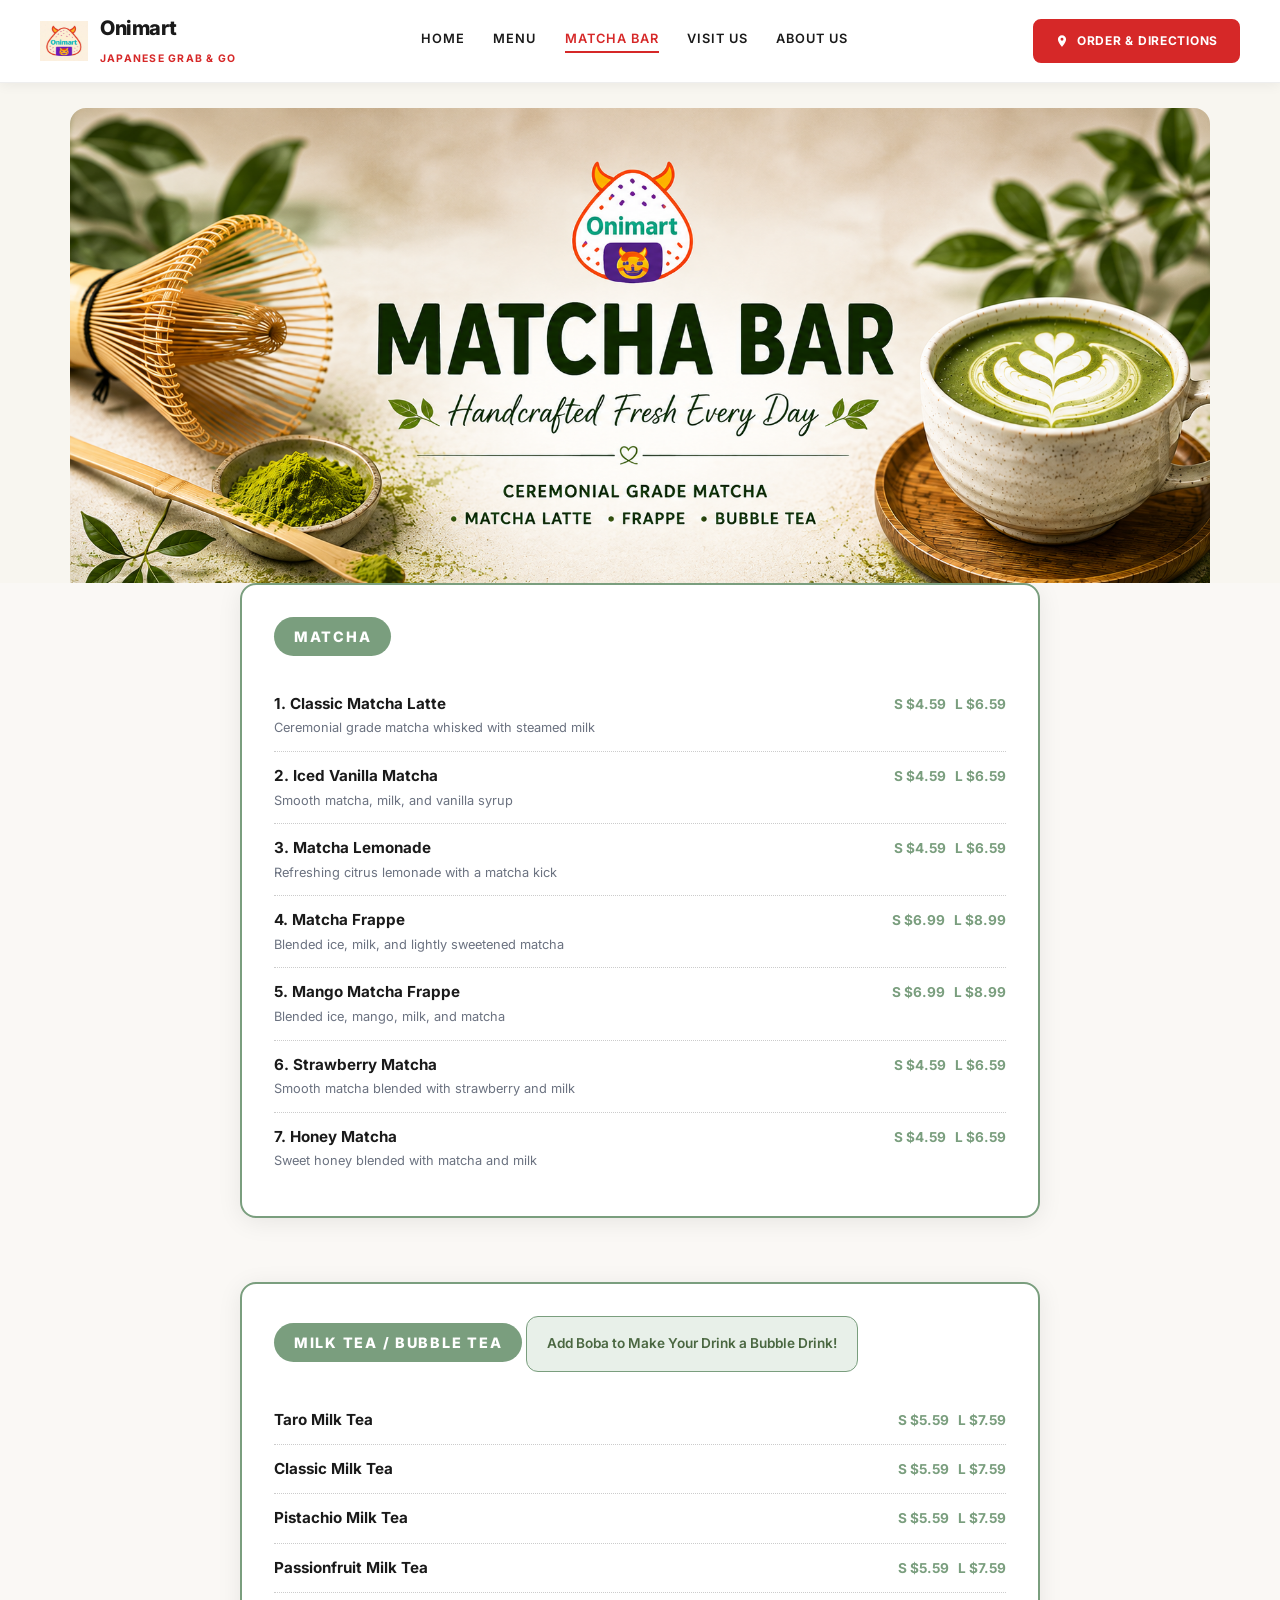
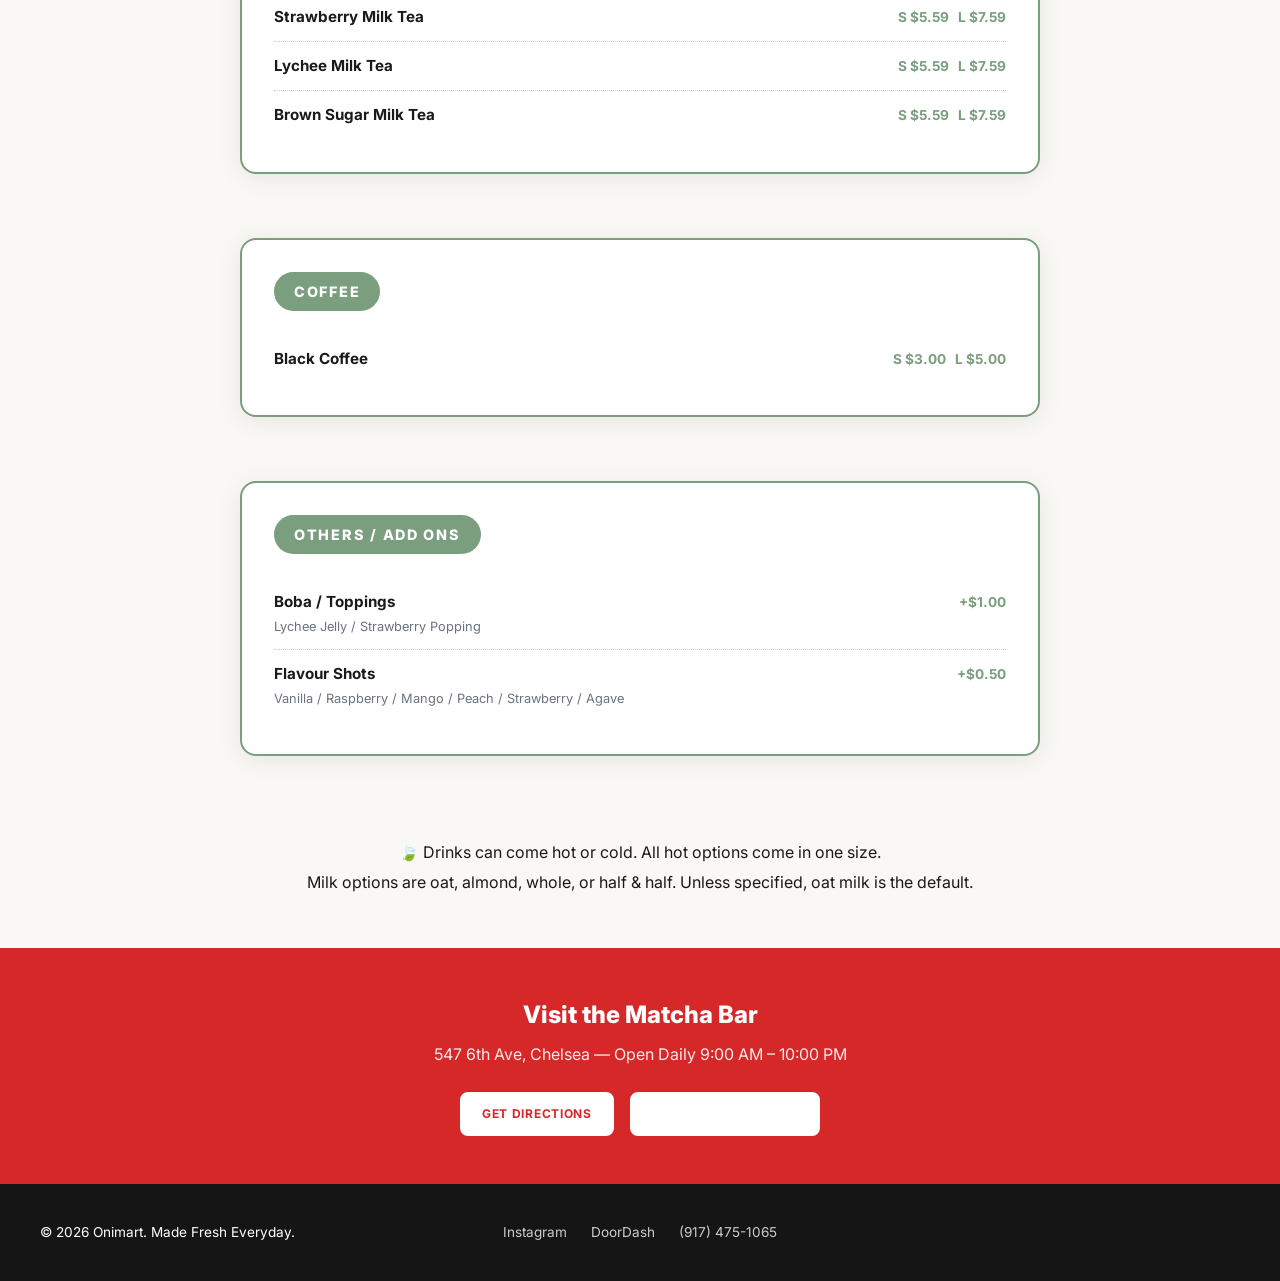
==== commit ae0f2247: "Update matcha-bar.html logo.png" ====
--- a/matcha-bar.html
+++ b/matcha-bar.html
@@ -9,14 +9,14 @@
   <link rel="preconnect" href="https://fonts.gstatic.com" crossorigin>
   <link href="https://fonts.googleapis.com/css2?family=Inter:wght@400;600;700;800;900&display=swap" rel="stylesheet">
   <link rel="stylesheet" href="css/styles.css">
-  <link rel="icon" href="assets/logo.svg" type="image/svg+xml">
+  <link rel="icon" href="assets/logo.png" type="image/svg+xml">
 </head>
 <body class="matcha-page">
 
   <header class="site-header">
     <div class="container header-inner">
       <a href="index.html" class="brand">
-        <img src="assets/logo.svg" alt="Onimart logo">
+        <img src="assets/logo.png" alt="Onimart logo">
         <div class="brand-text">
           <strong>Onimart</strong>
           <span>Japanese Grab &amp; Go</span>
